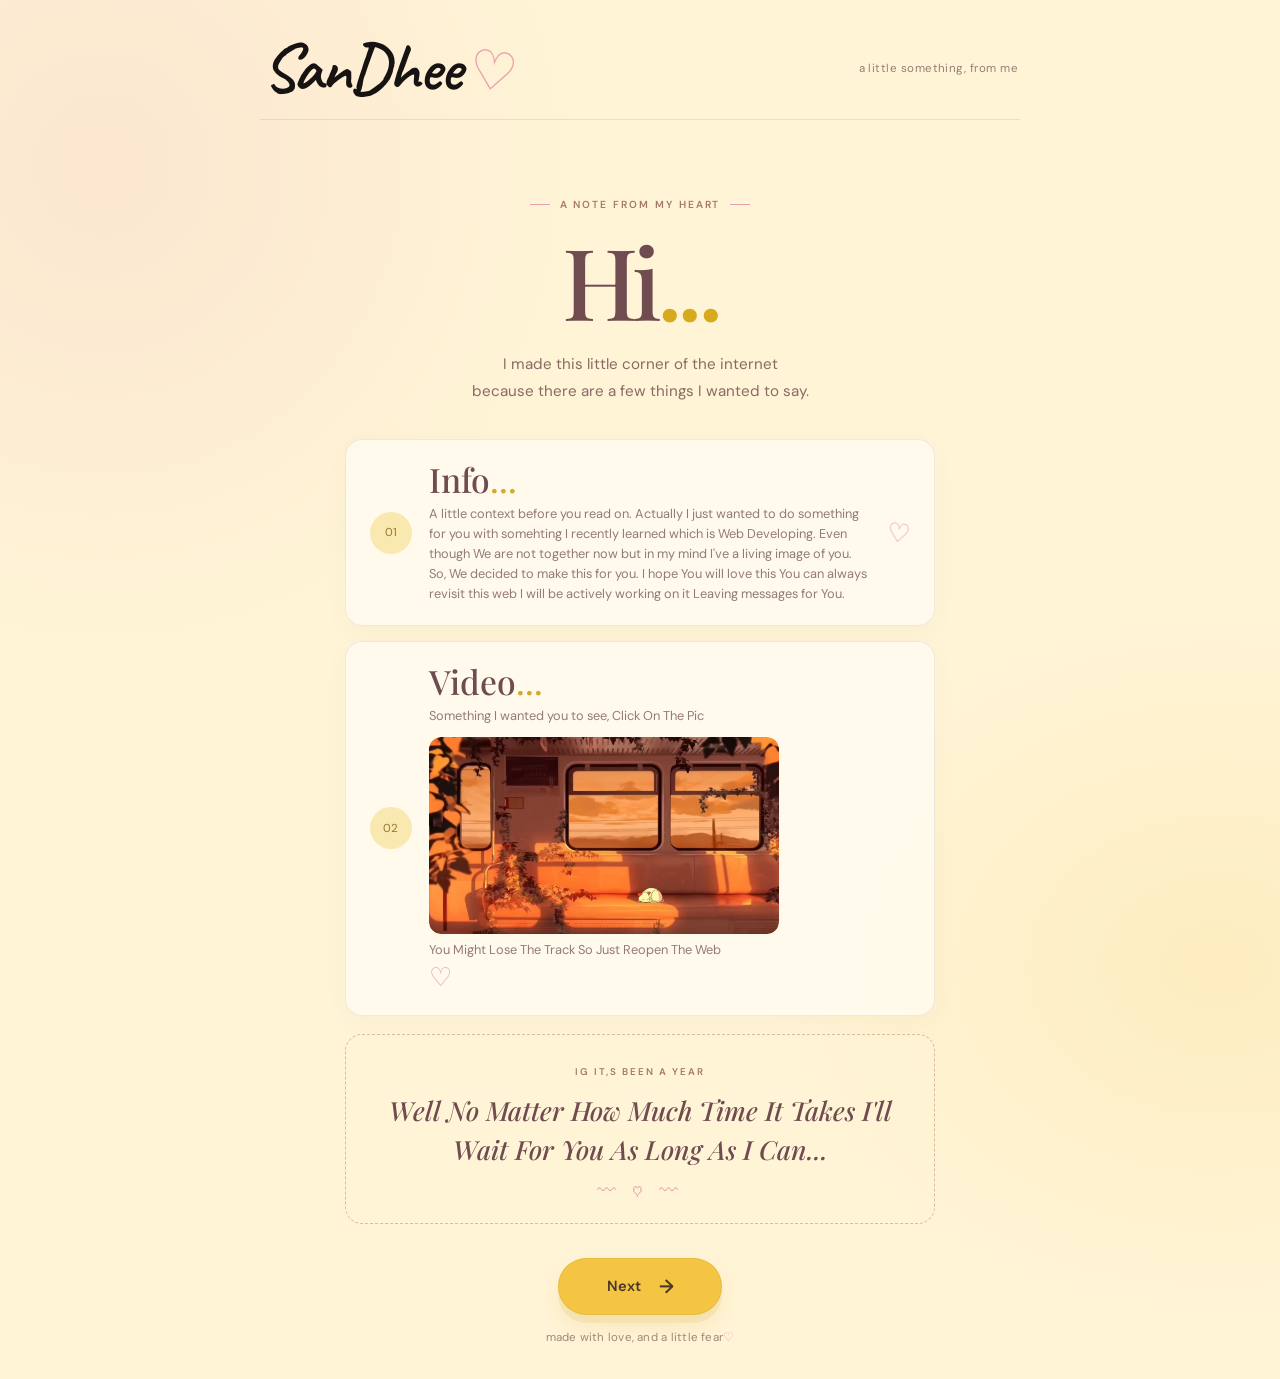
==== index.html @ 93963d7f "Add files via upload" ====
<!DOCTYPE html>
<html lang="en">
<head>
  <meta charset="UTF-8">
  <meta name="viewport" content="width=device-width, initial-scale=1.0">
  <meta name="theme-color" content="#fff4d6">
  <title>SanDhee ♡</title>
  <link rel="preconnect" href="https://fonts.googleapis.com">
  <link rel="preconnect" href="https://fonts.gstatic.com" crossorigin>
  <link href="https://fonts.googleapis.com/css2?family=Caveat:wght@500;600;700&family=DM+Sans:wght@400;500;600&family=Playfair+Display:ital,wght@0,500;0,600;1,500;1,600&display=swap" rel="stylesheet">
  <link rel="stylesheet" href="style.css">
</head>
<body>
  <main class="page-shell">
    <header class="site-header">
      <a class="wordmark" href="index.html" aria-label="SanDhee home">SanDhee<span class="wordmark-heart">♡</span></a>
      <span class="header-note">a little something, from me</span>
    </header>

    <section class="intro">
      <p class="eyebrow"><span></span> A NOTE FROM MY HEART <span></span></p>
      <h1>Hi<span class="gold-dot">.</span><span class="gold-dot">.</span><span class="gold-dot">.</span></h1>
      <p class="intro-copy">I made this little corner of the internet<br class="desktop-break"> because there are a few things I wanted to say.</p>
    </section>

    <section class="memory-list" aria-label="A few things I wanted to share">
      <article class="memory-row">
        <div class="row-symbol">01</div>
        <div class="row-content">
          <h2>Info<span>...</span></h2>
          <p>A little context before you read on.

          Actually I just wanted to do something for you with somehting I recently learned which is Web Developing. 
          Even though We are not together now but in my mind I've a living image of you. So, We decided to make this for you.
          I hope You will love this 
          You can always revisit this web I will be actively working on it Leaving messages for You.
          </p>
        </div>
        <span class="row-heart" aria-hidden="true">♡</span>
      </article>

      <article class="memory-row">
        <div class="row-symbol">02</div>
        <div class="row-content">
          <h2>Video<span>...</span></h2>
          <p>Something I wanted you to see, Click On The Pic</p>
          <a href="https://youtu.be/VwdbzFW_GnI?si=b3-gBBVaxxY5X9pD" target="_blank"
          rel="noopener noreferrer" class="video-uwu">
        <img src="YellowMoon.jpg"> </a>
        <p>You Might Lose The Track So Just Reopen The Web</p>
        <span class="row-heart" aria-hidden="true">♡</span>
      </article>

      <article class="message-preview">
        <span class="preview-label">IG IT,S BEEN A YEAR</span>
        <p>Well No Matter How Much Time It Takes I'll Wait For You As Long As I Can...</p>
        <div class="preview-doodle" aria-hidden="true">〰 ♡ 〰</div>
      </article>
    </section>

    <footer class="page-footer">
      <a class="next-button" href="letter.html">Next <span aria-hidden="true">→</span></a>
      <p>made with love, and a little fear<span>♡</span></p>
    </footer>
  </main>
  <script src="script.js"></script>
</body>
</html>
---- style.css ----
/* SanDhee — Golden Love colour palette */
:root {
  --cream: #FFF4D6;
  --gold: #F4C542;
  --blush: #E8A0B0;
  --rose-brown: #704C50;
  --ink: #4D3838;
  --paper: #FFFCF5;
  --soft-line: rgba(112, 76, 80, 0.13);
  --shadow: 0 18px 55px rgba(112, 76, 80, 0.08);
}

* { box-sizing: border-box; }

html { scroll-behavior: smooth; }

body {
  margin: 0;
  min-height: 100vh;
  color: var(--ink);
  background:
    radial-gradient(ellipse at 8% 12%, rgba(232, 160, 176, 0.16), transparent 30rem),
    radial-gradient(ellipse at 95% 70%, rgba(244, 197, 66, 0.15), transparent 28rem),
    var(--cream);
  font-family: "DM Sans", sans-serif;
}

a { color: inherit; }

.page-shell {
  width: min(100% - 36px, 760px);
  min-height: 100vh;
  margin: 0 auto;
  padding: 25px 0 24px;
  display: flex;
  flex-direction: column;
}

.site-header {
  display: flex;
  align-items: center;
  justify-content: space-between;
  gap: 14px;
  padding: 4px 2px 18px;
  border-bottom: 1px solid var(--soft-line);
}

.wordmark {
  color: #171313;
  font: 600 clamp(2.5rem, 8vw, 4.25rem)/0.95 "Caveat", cursive;
  text-decoration: none;
  letter-spacing: -2px;
  white-space: nowrap;
}

.wordmark-heart {
  display: inline-block;
  margin-left: 9px;
  color: var(--blush);
  font: 500 0.8em/1 "DM Sans", sans-serif;
  transform: rotate(9deg);
  transition: transform 250ms ease;
}

.wordmark:hover .wordmark-heart { transform: rotate(-10deg) scale(1.12); }

.header-note {
  color: #987c77;
  font-size: 0.72rem;
  text-align: right;
  letter-spacing: 0.04em;
}

.intro {
  padding: clamp(48px, 9vw, 78px) 12px 34px;
  text-align: center;
  animation: rise-in 700ms both;
}

.eyebrow {
  display: flex;
  align-items: center;
  justify-content: center;
  gap: 10px;
  margin: 0 0 18px;
  color: #A57968;
  font-size: 0.64rem;
  font-weight: 600;
  letter-spacing: 0.19em;
}

.eyebrow span {
  width: 20px;
  height: 1px;
  background: var(--blush);
}

h1 {
  margin: 0;
  color: var(--rose-brown);
  font: 500 clamp(3.6rem, 12vw, 6.2rem)/1.04 "Playfair Display", serif;
  letter-spacing: -0.055em;
}

.gold-dot { color: #D7A91D; }

.intro-copy {
  margin: 19px 0 0;
  color: #8A6A65;
  font-size: 0.95rem;
  line-height: 1.8;
}

.memory-list {
  display: grid;
  gap: 13px;
  width: min(100%, 590px);
  margin: 0 auto;
}

.memory-row {
  display: flex;
  align-items: center;
  gap: 17px;
  padding: 19px 21px;
  background: rgba(255, 252, 245, 0.73);
  border: 1px solid rgba(112, 76, 80, 0.10);
  border-radius: 17px;
  box-shadow: 0 7px 25px rgba(112, 76, 80, 0.035);
  transition: transform 220ms ease, box-shadow 220ms ease;
}

.memory-row:hover {
  transform: translateY(-3px);
  box-shadow: 0 12px 28px rgba(112, 76, 80, 0.08);
}

.row-symbol {
  display: grid;
  place-items: center;
  flex: 0 0 42px;
  height: 42px;
  border-radius: 50%;
  background: #F9E8B0;
  color: #98752A;
  font-size: 0.72rem;
  letter-spacing: 0.04em;
}

.row-content { min-width: 0; flex: 1; }

.row-content h2 {
  margin: 0;
  color: var(--rose-brown);
  font: 500 clamp(1.65rem, 5vw, 2.1rem)/1.1 "Playfair Display", serif;
}

.row-content h2 span { color: #D6AA30; }

.row-content p {
  margin: 6px 0 0;
  color: #947B74;
  font-size: 0.8rem;
  line-height: 1.55;
}

.row-heart {
  color: var(--blush);
  font-size: 1.65rem;
  transform: rotate(8deg);
}

.message-preview {
  position: relative;
  overflow: hidden;
  margin-top: 3px;
  padding: 24px 26px 20px;
  text-align: center;
  border: 1px dashed rgba(180, 125, 111, 0.48);
  border-radius: 17px;
  background: rgba(255, 244, 214, 0.45);
}

.preview-label {
  color: #A57968;
  font-size: 0.61rem;
  font-weight: 600;
  letter-spacing: 0.2em;
}

.message-preview p {
  margin: 11px 0 0;
  color: var(--rose-brown);
  font: italic 500 clamp(1.25rem, 4vw, 1.65rem)/1.5 "Playfair Display", serif;
}

.preview-doodle {
  margin-top: 8px;
  color: var(--blush);
  font-size: 1.2rem;
  letter-spacing: 0.3em;
}

.page-footer {
  display: flex;
  flex-direction: column;
  align-items: center;
  gap: 15px;
  margin-top: auto;
  padding: 34px 0 4px;
  text-align: center;
}

.next-button {
  display: inline-flex;
  align-items: center;
  justify-content: center;
  gap: 18px;
  min-width: 164px;
  padding: 15px 25px;
  border: 1px solid rgba(151, 111, 31, 0.12);
  border-radius: 999px;
  background: var(--gold);
  color: #49372B;
  box-shadow: 0 8px 0 rgba(205, 157, 31, 0.12), 0 12px 25px rgba(205, 157, 31, 0.12);
  font-size: 0.92rem;
  font-weight: 600;
  text-decoration: none;
  transition: transform 200ms ease, box-shadow 200ms ease, background 200ms ease;
}

.next-button span { font-size: 1.2rem; transition: transform 200ms ease; }

.next-button:hover {
  transform: translateY(-3px);
  background: #F7D15F;
  box-shadow: 0 11px 0 rgba(205, 157, 31, 0.09), 0 16px 28px rgba(205, 157, 31, 0.16);
}

.next-button:hover span { transform: translateX(4px); }

.page-footer > p {
  margin: 0;
  color: #A1877D;
  font-size: 0.72rem;
  letter-spacing: 0.02em;
}

.page-footer > p span { color: var(--blush); }

.letter-shell { max-width: 720px; }

.letter-hero {
  padding: clamp(43px, 8vw, 70px) 10px 29px;
  text-align: center;
  animation: rise-in 700ms both;
}

.letter-hero h1 { font-size: clamp(3.2rem, 10vw, 5.2rem); }

.letter-subtitle {
  margin: 14px 0 0;
  color: #98756D;
  font-size: 0.9rem;
}

.letter-paper {
  position: relative;
  width: min(100%, 600px);
  margin: 0 auto;
  padding: clamp(25px, 6vw, 47px);
  border: 1px solid rgba(112, 76, 80, 0.1);
  border-radius: 5px 19px 7px 17px;
  background:
    repeating-linear-gradient(to bottom, transparent 0, transparent 35px, rgba(232, 160, 176, 0.13) 36px, transparent 37px),
    var(--paper);
  box-shadow: var(--shadow);
  transform: rotate(-0.35deg);
}

.paper-flower {
  position: absolute;
  top: 16px;
  right: 22px;
  color: #E8A0B0;
  font-size: 1.45rem;
}

.letter-greeting {
  margin: 0 0 22px;
  color: var(--rose-brown);
  font: 600 2.2rem/1.2 "Caveat", cursive;
}

.letter-placeholder {
  color: #765D58;
  font: 400 0.94rem/2 "DM Sans", sans-serif;
}

.letter-signoff {
  margin: 30px 0 3px;
  color: #765D58;
  font-size: 0.9rem;
}

.signature {
  margin: 0;
  color: var(--rose-brown);
  font: 600 2rem/1.3 "Caveat", cursive;
}

.signature span { color: var(--blush); }

.letter-footer { padding-top: 38px; }

.love-link {
  display: inline-flex;
  align-items: center;
  justify-content: center;
  gap: 18px;
  min-width: 164px;
  padding: 15px 25px;
  border: 1px solid rgba(151, 111, 31, 0.12);
  border-radius: 999px;
  background: var(--gold);
  color: #49372B;
  box-shadow: 0 8px 0 rgba(205, 157, 31, 0.12), 0 12px 25px rgba(205, 157, 31, 0.12);
  font-size: 0.92rem;
  font-weight: 600;
  text-decoration: none;
  transition: transform 200ms ease, box-shadow 200ms ease, background 200ms ease;
}

.love-link span { color: #B18A2C; margin-right: 6px; }

.love-link:hover {  transform: translateY(-3px);
  background: #F7D15F;
  box-shadow: 0 11px 0 rgba(205, 157, 31, 0.09), 0 16px 28px rgba(205, 157, 31, 0.16);
}

.video-uwu {
  position: relative;
  max-width: 350px;
  display: block;
  border-radius: 12px;
  margin-top: 12px;
  overflow: hidden;
}

.video-uwu img {
  width: 100%;
  display: block;
  border-radius: 12px;
}


@keyframes rise-in {
  from { opacity: 0; transform: translateY(12px); }
  to { opacity: 1; transform: translateY(0); }
}

@media (min-width: 700px) {
  .page-shell { padding-top: 32px; padding-bottom: 30px; }
  .memory-list { gap: 15px; }
  .memory-row { padding: 21px 24px; }
}

@media (max-width: 420px) {
  .page-shell { width: min(100% - 26px, 760px); }
  .header-note { max-width: 105px; font-size: 0.65rem; }
  .intro { padding-top: 48px; }
  .memory-row { gap: 12px; padding: 16px 14px; }
  .row-symbol { flex-basis: 36px; height: 36px; }
  .row-content p { font-size: 0.74rem; }
  .row-heart { font-size: 1.35rem; }
  .message-preview { padding: 21px 15px 18px; }
  .desktop-break { display: none; }
}

@media (prefers-reduced-motion: reduce) {
  *, *::before, *::after {
    scroll-behavior: auto !important;
    animation-duration: 0.01ms !important;
    animation-iteration-count: 1 !important;
    transition-duration: 0.01ms !important;
  }
}
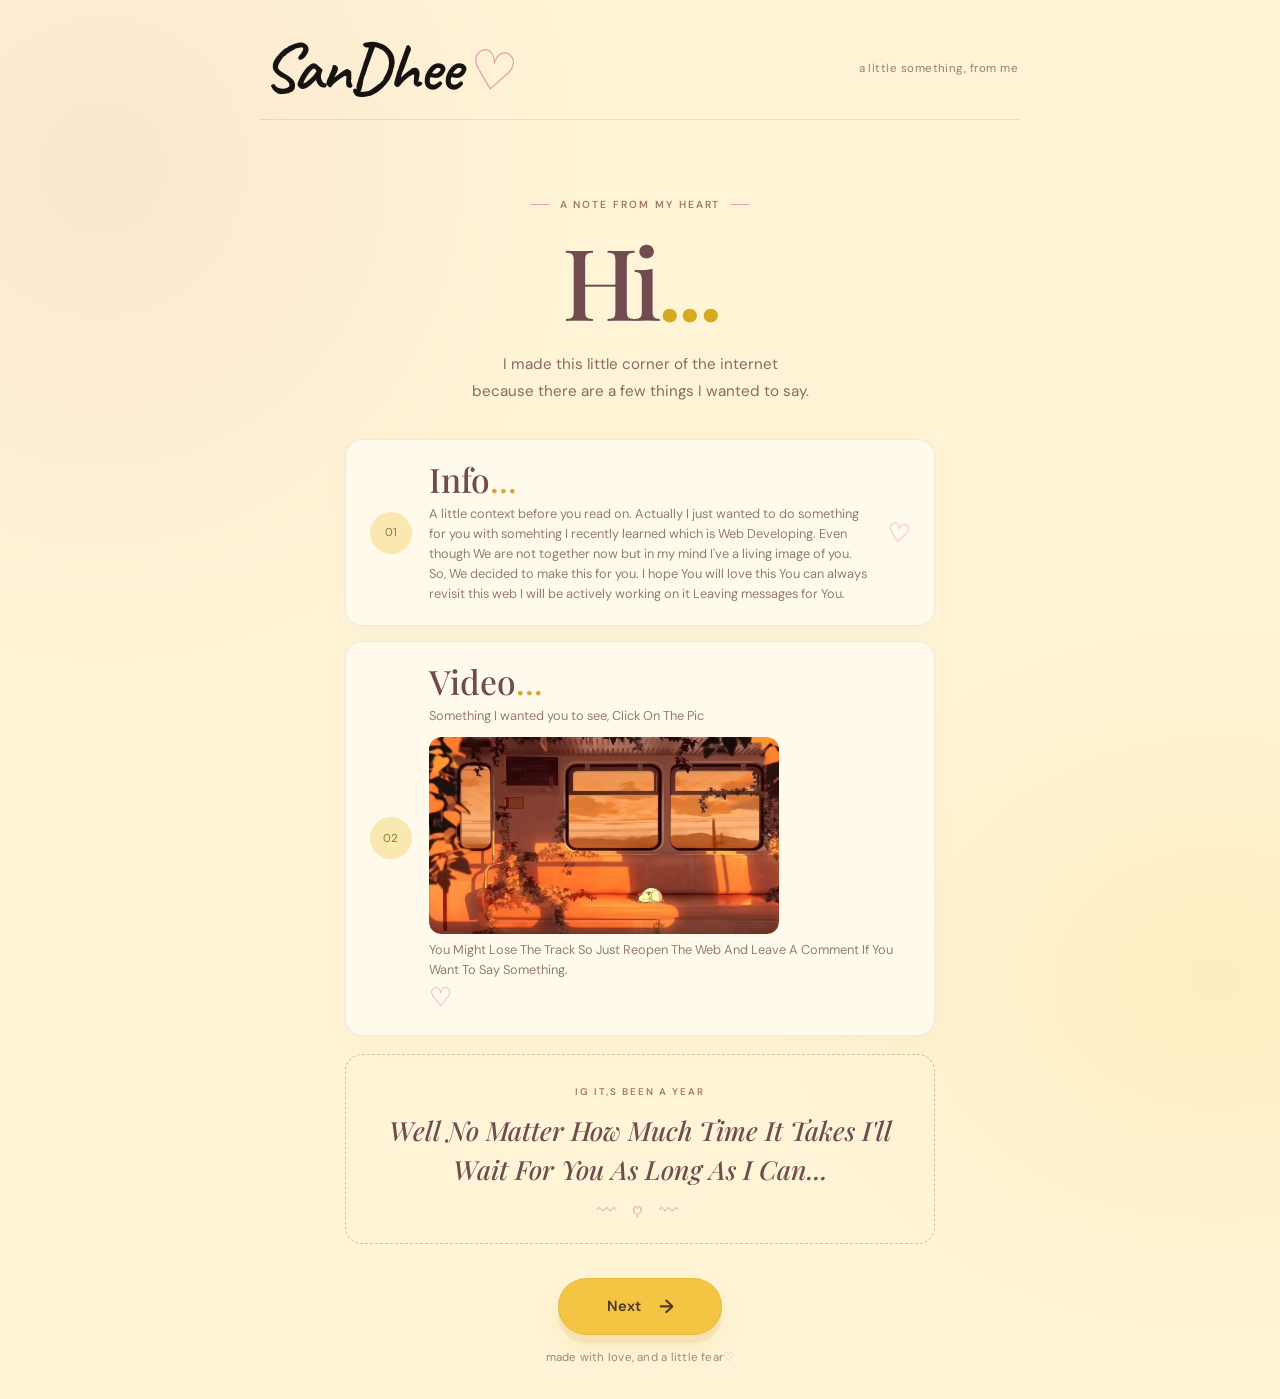
==== commit e30654cf: "Update index.html" ====
--- a/index.html
+++ b/index.html
@@ -47,7 +47,7 @@
           <a href="https://youtu.be/VwdbzFW_GnI?si=b3-gBBVaxxY5X9pD" target="_blank"
           rel="noopener noreferrer" class="video-uwu">
         <img src="YellowMoon.jpg"> </a>
-        <p>You Might Lose The Track So Just Reopen The Web</p>
+        <p>You Might Lose The Track So Just Reopen The Web And Leave A Comment If You Want To Say Something.</p>
         <span class="row-heart" aria-hidden="true">♡</span>
       </article>
 
